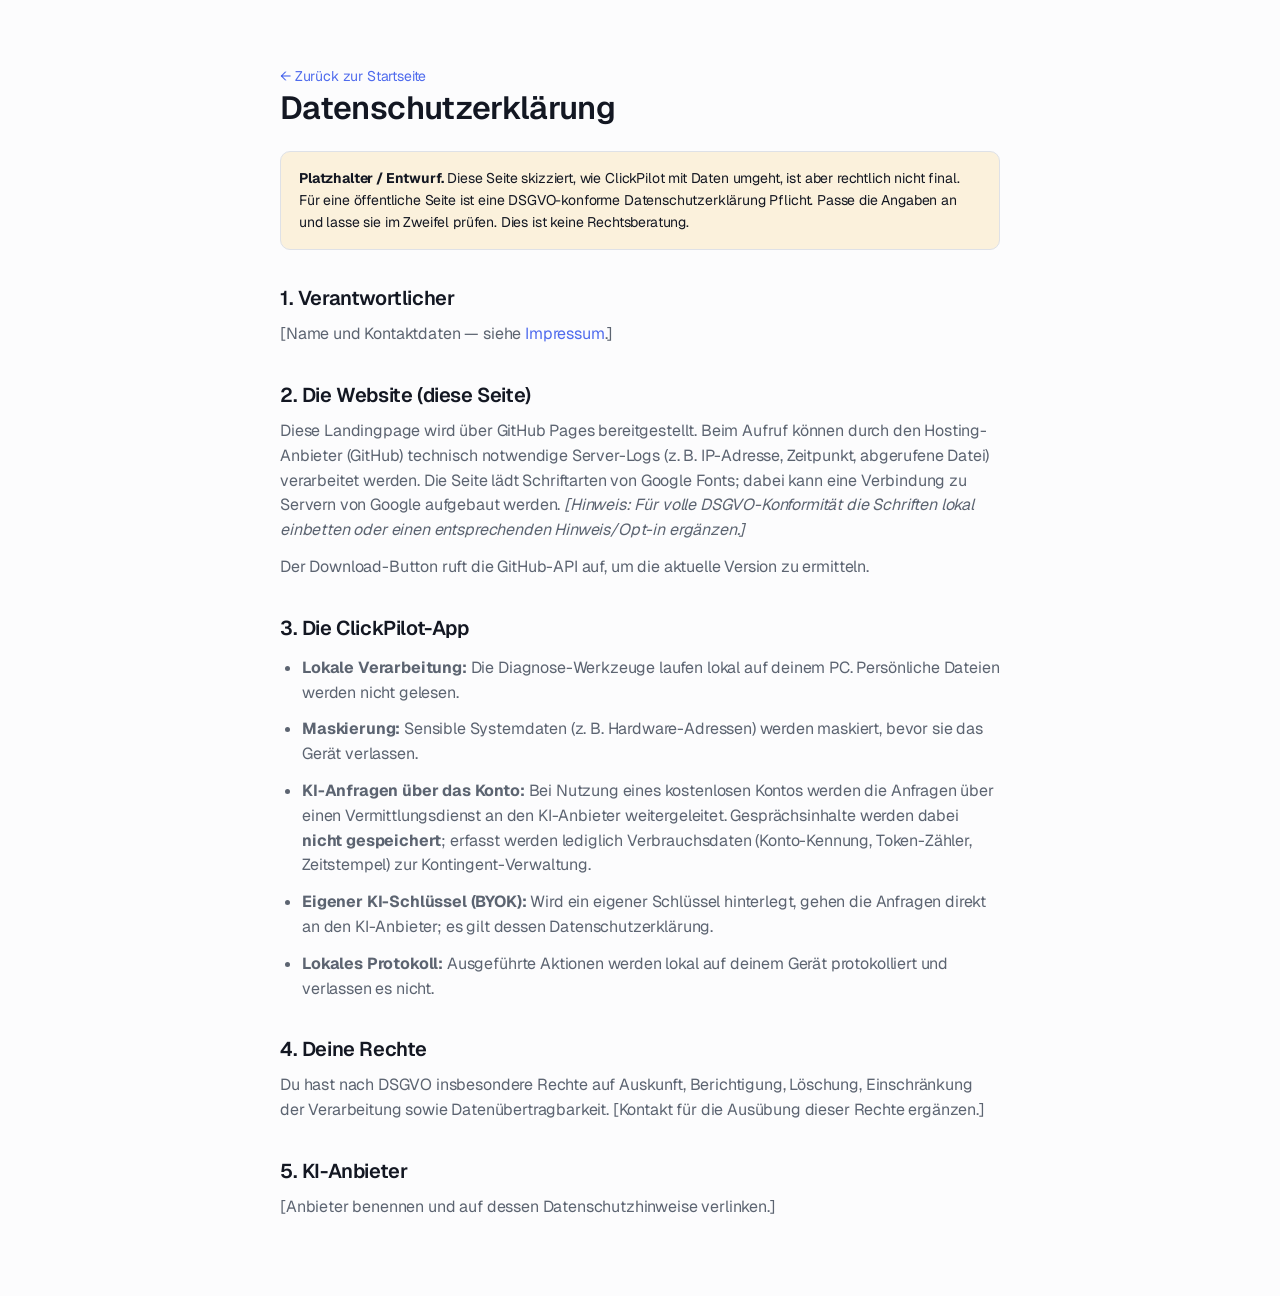
==== datenschutz.html @ 8ca36268 "feat: Landingpage für ClickPilot (statische Seite, GitHub Pages) Ausführliche Marketing-Seite (Hero," ====
<!DOCTYPE html>
<html lang="de">
<head>
  <meta charset="UTF-8" />
  <meta name="viewport" content="width=device-width, initial-scale=1.0" />
  <meta name="robots" content="noindex" />
  <title>Datenschutz — ClickPilot</title>
  <link rel="preconnect" href="https://fonts.googleapis.com" />
  <link href="https://fonts.googleapis.com/css2?family=Geist:wght@400;500;600;700&display=swap" rel="stylesheet" />
  <link rel="stylesheet" href="styles.css" />
  <link rel="icon" href="assets/favicon.svg" type="image/svg+xml" />
  <style>
    .legal { max-width: 720px; margin: 0 auto; padding: 64px 0; }
    .legal h1 { font-size: 32px; margin-bottom: 24px; }
    .legal h2 { font-size: 20px; margin: 36px 0 12px; }
    .legal p, .legal li { color: var(--cp-fg-secondary); margin-bottom: 12px; }
    .legal ul { padding-left: 22px; }
    .legal .todo { background: var(--cp-risk-med-bg); border: 1px solid var(--cp-border); border-radius: var(--cp-radius-md); padding: 16px 18px; color: var(--cp-fg); font-size: 14px; margin-bottom: 28px; }
    .legal a.back { font-size: 14px; }
  </style>
</head>
<body>
  <div class="wrap legal">
    <a class="back" href="index.html">← Zurück zur Startseite</a>
    <h1>Datenschutzerklärung</h1>

    <p class="todo"><strong>Platzhalter / Entwurf.</strong> Diese Seite skizziert, wie
    ClickPilot mit Daten umgeht, ist aber rechtlich nicht final. Für eine öffentliche
    Seite ist eine DSGVO-konforme Datenschutzerklärung Pflicht. Passe die Angaben an
    und lasse sie im Zweifel prüfen. Dies ist keine Rechtsberatung.</p>

    <h2>1. Verantwortlicher</h2>
    <p>[Name und Kontaktdaten — siehe <a href="impressum.html">Impressum</a>.]</p>

    <h2>2. Die Website (diese Seite)</h2>
    <p>Diese Landingpage wird über GitHub Pages bereitgestellt. Beim Aufruf können durch
    den Hosting-Anbieter (GitHub) technisch notwendige Server-Logs (z.&nbsp;B. IP-Adresse,
    Zeitpunkt, abgerufene Datei) verarbeitet werden. Die Seite lädt Schriftarten von
    Google Fonts; dabei kann eine Verbindung zu Servern von Google aufgebaut werden.
    <em>[Hinweis: Für volle DSGVO-Konformität die Schriften lokal einbetten oder einen
    entsprechenden Hinweis/Opt-in ergänzen.]</em></p>
    <p>Der Download-Button ruft die GitHub-API auf, um die aktuelle Version zu ermitteln.</p>

    <h2>3. Die ClickPilot-App</h2>
    <ul>
      <li><strong>Lokale Verarbeitung:</strong> Die Diagnose-Werkzeuge laufen lokal auf
      deinem PC. Persönliche Dateien werden nicht gelesen.</li>
      <li><strong>Maskierung:</strong> Sensible Systemdaten (z.&nbsp;B. Hardware-Adressen)
      werden maskiert, bevor sie das Gerät verlassen.</li>
      <li><strong>KI-Anfragen über das Konto:</strong> Bei Nutzung eines kostenlosen
      Kontos werden die Anfragen über einen Vermittlungsdienst an den KI-Anbieter
      weitergeleitet. Gesprächsinhalte werden dabei <strong>nicht gespeichert</strong>;
      erfasst werden lediglich Verbrauchsdaten (Konto-Kennung, Token-Zähler, Zeitstempel)
      zur Kontingent-Verwaltung.</li>
      <li><strong>Eigener KI-Schlüssel (BYOK):</strong> Wird ein eigener Schlüssel
      hinterlegt, gehen die Anfragen direkt an den KI-Anbieter; es gilt dessen
      Datenschutzerklärung.</li>
      <li><strong>Lokales Protokoll:</strong> Ausgeführte Aktionen werden lokal auf
      deinem Gerät protokolliert und verlassen es nicht.</li>
    </ul>

    <h2>4. Deine Rechte</h2>
    <p>Du hast nach DSGVO insbesondere Rechte auf Auskunft, Berichtigung, Löschung,
    Einschränkung der Verarbeitung sowie Datenübertragbarkeit. [Kontakt für die
    Ausübung dieser Rechte ergänzen.]</p>

    <h2>5. KI-Anbieter</h2>
    <p>[Anbieter benennen und auf dessen Datenschutzhinweise verlinken.]</p>
  </div>
</body>
</html>
---- styles.css ----
/* ========================================================================
   ClickPilot — Landingpage
   Übernimmt die Design-Tokens des App-Design-Systems (foundations.css),
   ergänzt um Marketing-Layout. Light/Dark folgen der OS-Einstellung.
   ======================================================================== */

:root {
  color-scheme: light dark;

  /* Neutrals */
  --cp-neutral-0:   #FFFFFF;
  --cp-neutral-25:  #FCFCFD;
  --cp-neutral-50:  #F7F8FA;
  --cp-neutral-100: #F1F2F5;
  --cp-neutral-150: #E8EAEF;
  --cp-neutral-200: #DEE1E7;
  --cp-neutral-300: #C5CAD3;
  --cp-neutral-400: #9AA0AC;
  --cp-neutral-500: #7B8290;
  --cp-neutral-600: #5C6471;
  --cp-neutral-700: #3E4552;
  --cp-neutral-800: #232833;
  --cp-neutral-900: #131722;
  --cp-neutral-950: #0B0D12;

  /* Accent — calm indigo */
  --cp-accent-50:  #EEF1FE;
  --cp-accent-100: #DCE2FC;
  --cp-accent-200: #B9C5F9;
  --cp-accent-300: #8FA1F4;
  --cp-accent-400: #6E83EF;
  --cp-accent-500: #4F6BED;
  --cp-accent-600: #3C56D9;
  --cp-accent-700: #2F44B0;
  --cp-accent-800: #263789;
  --cp-accent-900: #1B2865;

  --cp-success-50:  #E6F5EE;
  --cp-success-200: #A4D8BD;
  --cp-success-500: #2BAE76;
  --cp-success-700: #1F7E55;
  --cp-warning-50:  #FBF1DC;
  --cp-warning-500: #D99821;
  --cp-warning-700: #9E6E12;
  --cp-danger-50:  #FBEAE8;
  --cp-danger-500: #D9544C;
  --cp-danger-700: #A53931;

  /* Semantic surfaces (light) */
  --cp-bg:            var(--cp-neutral-25);
  --cp-bg-elevated:   var(--cp-neutral-0);
  --cp-bg-sunken:     var(--cp-neutral-50);
  --cp-bg-hover:      var(--cp-neutral-100);
  --cp-fg:            var(--cp-neutral-900);
  --cp-fg-secondary:  var(--cp-neutral-600);
  --cp-fg-muted:      var(--cp-neutral-500);
  --cp-border:        var(--cp-neutral-200);
  --cp-border-subtle: var(--cp-neutral-150);
  --cp-accent:        var(--cp-accent-500);
  --cp-accent-hover:  var(--cp-accent-600);
  --cp-accent-soft:   var(--cp-accent-50);
  --cp-accent-soft-fg:var(--cp-accent-700);

  --cp-risk-low-fg:     var(--cp-success-700);
  --cp-risk-low-bg:     var(--cp-success-50);
  --cp-risk-low-border: var(--cp-success-200);
  --cp-risk-med-fg:     var(--cp-warning-700);
  --cp-risk-med-bg:     var(--cp-warning-50);
  --cp-risk-high-fg:    var(--cp-danger-700);
  --cp-risk-high-bg:    var(--cp-danger-50);

  /* Radii */
  --cp-radius-sm:  6px;
  --cp-radius-md:  10px;
  --cp-radius-lg:  14px;
  --cp-radius-xl:  20px;
  --cp-radius-2xl: 28px;
  --cp-radius-pill: 999px;

  /* Shadows */
  --cp-shadow-sm: 0 1px 3px rgba(15, 23, 42, 0.06), 0 1px 2px rgba(15, 23, 42, 0.04);
  --cp-shadow-md: 0 4px 12px rgba(15, 23, 42, 0.06), 0 1px 3px rgba(15, 23, 42, 0.04);
  --cp-shadow-lg: 0 12px 32px rgba(15, 23, 42, 0.08), 0 4px 12px rgba(15, 23, 42, 0.04);
  --cp-shadow-xl: 0 24px 56px rgba(15, 23, 42, 0.12), 0 8px 24px rgba(15, 23, 42, 0.06);
  --cp-shadow-focus: 0 0 0 3px rgba(79, 107, 237, 0.22);

  --cp-font-sans: 'Geist', ui-sans-serif, system-ui, -apple-system, 'Segoe UI', sans-serif;
  --cp-font-mono: 'Geist Mono', ui-monospace, 'JetBrains Mono', Menlo, monospace;

  --cp-maxw: 1100px;
}

@media (prefers-color-scheme: dark) {
  :root {
    --cp-bg:            #0B0D12;
    --cp-bg-elevated:   #14171F;
    --cp-bg-sunken:     #0F1219;
    --cp-bg-hover:      #1A1E27;
    --cp-fg:            #ECEEF2;
    --cp-fg-secondary:  #A8AEBB;
    --cp-fg-muted:      #7B8290;
    --cp-border:        #262B36;
    --cp-border-subtle: #1D212B;
    --cp-accent:        var(--cp-accent-400);
    --cp-accent-hover:  var(--cp-accent-300);
    --cp-accent-soft:   rgba(79, 107, 237, 0.14);
    --cp-accent-soft-fg:var(--cp-accent-200);
    --cp-risk-low-fg:     #6FD0A0;
    --cp-risk-low-bg:     rgba(43, 174, 118, 0.14);
    --cp-risk-low-border: rgba(43, 174, 118, 0.30);
    --cp-risk-med-fg:     #ECC76A;
    --cp-risk-med-bg:     rgba(217, 152, 33, 0.14);
    --cp-risk-high-fg:    #F08A82;
    --cp-risk-high-bg:    rgba(217, 84, 76, 0.14);
    --cp-shadow-sm: 0 1px 3px rgba(0, 0, 0, 0.40), 0 1px 2px rgba(0, 0, 0, 0.24);
    --cp-shadow-md: 0 4px 12px rgba(0, 0, 0, 0.40), 0 1px 3px rgba(0, 0, 0, 0.24);
    --cp-shadow-lg: 0 12px 32px rgba(0, 0, 0, 0.50), 0 4px 12px rgba(0, 0, 0, 0.30);
    --cp-shadow-xl: 0 24px 56px rgba(0, 0, 0, 0.55), 0 8px 24px rgba(0, 0, 0, 0.30);
  }
}

/* ── Reset / base ──────────────────────────────────────────────────────── */
*, *::before, *::after { box-sizing: border-box; }
html { scroll-behavior: smooth; -webkit-text-size-adjust: 100%; }
body {
  margin: 0;
  background: var(--cp-bg);
  color: var(--cp-fg);
  font-family: var(--cp-font-sans);
  font-size: 16px;
  line-height: 1.55;
  letter-spacing: -0.01em;
  -webkit-font-smoothing: antialiased;
  text-rendering: optimizeLegibility;
}
@media (prefers-reduced-motion: reduce) {
  html { scroll-behavior: auto; }
  * { animation: none !important; transition: none !important; }
}
img { max-width: 100%; display: block; }
a { color: var(--cp-accent); text-decoration: none; }
a:hover { text-decoration: underline; }
h1, h2, h3 { margin: 0; line-height: 1.2; letter-spacing: -0.02em; font-weight: 600; }
p { margin: 0; }
:focus-visible { outline: none; box-shadow: var(--cp-shadow-focus); border-radius: var(--cp-radius-sm); }

.wrap { max-width: var(--cp-maxw); margin: 0 auto; padding: 0 24px; }
.muted { color: var(--cp-fg-muted); }
.secondary { color: var(--cp-fg-secondary); }
.mono { font-family: var(--cp-font-mono); }

/* ── Buttons ───────────────────────────────────────────────────────────── */
.btn {
  display: inline-flex; align-items: center; gap: 10px;
  font-family: inherit; font-size: 16px; font-weight: 600;
  padding: 14px 26px; border-radius: var(--cp-radius-pill);
  border: 1px solid transparent; cursor: pointer;
  transition: transform 120ms ease, background 180ms ease, box-shadow 180ms ease;
  text-decoration: none; white-space: nowrap;
}
.btn:hover { text-decoration: none; }
.btn:active { transform: translateY(1px); }
.btn-primary {
  background: var(--cp-accent); color: #fff;
  box-shadow: var(--cp-shadow-md);
}
.btn-primary:hover { background: var(--cp-accent-hover); box-shadow: var(--cp-shadow-lg); }
.btn-secondary {
  background: var(--cp-bg-elevated); color: var(--cp-fg);
  border-color: var(--cp-border);
}
.btn-secondary:hover { background: var(--cp-bg-hover); }
.btn svg { width: 20px; height: 20px; }
.btn-sub { font-size: 13px; font-weight: 500; color: var(--cp-fg-muted); margin-top: 12px; }

/* ── Header / nav ──────────────────────────────────────────────────────── */
.site-header {
  position: sticky; top: 0; z-index: 50;
  background: color-mix(in srgb, var(--cp-bg) 82%, transparent);
  backdrop-filter: saturate(180%) blur(12px);
  border-bottom: 1px solid var(--cp-border-subtle);
}
.nav { display: flex; align-items: center; justify-content: space-between; height: 64px; }
.brand { display: flex; align-items: center; gap: 10px; font-weight: 600; font-size: 18px; color: var(--cp-fg); }
.brand:hover { text-decoration: none; }
.brand .logo { width: 30px; height: 30px; }
.nav-links { display: flex; align-items: center; gap: 28px; }
.nav-links a { color: var(--cp-fg-secondary); font-size: 15px; font-weight: 500; }
.nav-links a:hover { color: var(--cp-fg); text-decoration: none; }
.nav-cta { padding: 9px 18px; font-size: 14px; }
@media (max-width: 760px) { .nav-links .nav-link { display: none; } }

/* ── Hero ──────────────────────────────────────────────────────────────── */
.hero { padding: 96px 0 72px; text-align: center; position: relative; overflow: hidden; }
.hero::before {
  content: ""; position: absolute; inset: 0; z-index: -1;
  background:
    radial-gradient(60% 50% at 50% -10%, var(--cp-accent-soft) 0%, transparent 70%);
  opacity: 0.9;
}
.hero .eyebrow {
  display: inline-flex; align-items: center; gap: 8px;
  font-size: 13px; font-weight: 600; color: var(--cp-accent-soft-fg);
  background: var(--cp-accent-soft); padding: 6px 14px;
  border-radius: var(--cp-radius-pill); margin-bottom: 24px;
  border: 1px solid color-mix(in srgb, var(--cp-accent) 18%, transparent);
}
.hero h1 {
  font-size: clamp(34px, 6vw, 56px); font-weight: 600; letter-spacing: -0.03em;
  max-width: 16ch; margin: 0 auto 20px;
}
.hero .lede {
  font-size: clamp(17px, 2.4vw, 21px); color: var(--cp-fg-secondary);
  max-width: 54ch; margin: 0 auto 36px; line-height: 1.5;
}
.hero .cta-row { display: flex; flex-direction: column; align-items: center; }
.cta-buttons { display: flex; gap: 14px; flex-wrap: wrap; justify-content: center; }

/* ── App preview frame ─────────────────────────────────────────────────── */
.preview {
  margin: 64px auto 0; max-width: 920px;
  border-radius: var(--cp-radius-2xl); overflow: hidden;
  border: 1px solid var(--cp-border); box-shadow: var(--cp-shadow-xl);
  background: var(--cp-bg-elevated);
}
.preview .titlebar {
  display: flex; align-items: center; gap: 8px;
  padding: 12px 16px; border-bottom: 1px solid var(--cp-border-subtle);
  background: var(--cp-bg-sunken);
}
.preview .titlebar .dot { width: 11px; height: 11px; border-radius: 50%; background: var(--cp-neutral-300); }
.placeholder {
  display: flex; flex-direction: column; align-items: center; justify-content: center;
  gap: 12px; aspect-ratio: 16 / 10; padding: 24px; text-align: center;
  color: var(--cp-fg-muted);
  background:
    repeating-linear-gradient(45deg, transparent, transparent 14px,
      color-mix(in srgb, var(--cp-border-subtle) 60%, transparent) 14px,
      color-mix(in srgb, var(--cp-border-subtle) 60%, transparent) 15px);
}
.placeholder .ph-icon { width: 44px; height: 44px; opacity: 0.5; }
.placeholder code { font-family: var(--cp-font-mono); font-size: 13px; }

/* ── Section scaffold ──────────────────────────────────────────────────── */
section { padding: 88px 0; }
.section-head { text-align: center; max-width: 60ch; margin: 0 auto 56px; }
.section-head .kicker {
  text-transform: uppercase; letter-spacing: 0.08em; font-size: 12px;
  font-weight: 700; color: var(--cp-accent); margin-bottom: 12px;
}
.section-head h2 { font-size: clamp(26px, 4vw, 36px); margin-bottom: 16px; }
.section-head p { font-size: 17px; color: var(--cp-fg-secondary); }
.alt { background: var(--cp-bg-sunken); border-top: 1px solid var(--cp-border-subtle); border-bottom: 1px solid var(--cp-border-subtle); }

/* ── Steps (how it works) ──────────────────────────────────────────────── */
.steps { display: grid; grid-template-columns: repeat(3, 1fr); gap: 28px; }
.step { text-align: center; }
.step .num {
  display: inline-flex; align-items: center; justify-content: center;
  width: 44px; height: 44px; border-radius: 50%;
  background: var(--cp-accent-soft); color: var(--cp-accent-soft-fg);
  font-weight: 700; font-size: 18px; margin-bottom: 18px;
}
.step h3 { font-size: 19px; margin-bottom: 10px; }
.step p { color: var(--cp-fg-secondary); font-size: 15px; }
@media (max-width: 760px) { .steps { grid-template-columns: 1fr; gap: 36px; } }

/* ── Feature grid ──────────────────────────────────────────────────────── */
.features { display: grid; grid-template-columns: repeat(3, 1fr); gap: 24px; }
.card {
  background: var(--cp-bg-elevated); border: 1px solid var(--cp-border);
  border-radius: var(--cp-radius-xl); padding: 28px;
  box-shadow: var(--cp-shadow-sm); transition: box-shadow 200ms ease, transform 200ms ease;
}
.card:hover { box-shadow: var(--cp-shadow-md); transform: translateY(-2px); }
.card .ico {
  display: inline-flex; align-items: center; justify-content: center;
  width: 46px; height: 46px; border-radius: var(--cp-radius-md);
  background: var(--cp-accent-soft); color: var(--cp-accent-soft-fg); margin-bottom: 18px;
}
.card .ico svg { width: 24px; height: 24px; }
.card h3 { font-size: 18px; margin-bottom: 10px; }
.card p { color: var(--cp-fg-secondary); font-size: 15px; }
@media (max-width: 900px) { .features { grid-template-columns: repeat(2, 1fr); } }
@media (max-width: 600px) { .features { grid-template-columns: 1fr; } }

/* ── Permission levels ─────────────────────────────────────────────────── */
.perms { display: grid; grid-template-columns: repeat(3, 1fr); gap: 20px; margin-top: 12px; }
.perm { border-radius: var(--cp-radius-lg); padding: 22px; border: 1px solid; }
.perm h4 { margin: 0 0 8px; font-size: 16px; display: flex; align-items: center; gap: 8px; }
.perm p { font-size: 14px; }
.perm .tag { font-family: var(--cp-font-mono); font-size: 12px; padding: 2px 8px; border-radius: var(--cp-radius-sm); }
.perm-low  { background: var(--cp-risk-low-bg);  border-color: var(--cp-risk-low-border, var(--cp-border)); }
.perm-low  h4, .perm-low .tag  { color: var(--cp-risk-low-fg); }
.perm-med  { background: var(--cp-risk-med-bg);  border-color: var(--cp-border); }
.perm-med  h4, .perm-med .tag  { color: var(--cp-risk-med-fg); }
.perm-high { background: var(--cp-risk-high-bg); border-color: var(--cp-border); }
.perm-high h4, .perm-high .tag { color: var(--cp-risk-high-fg); }
.perm .tag { background: color-mix(in srgb, currentColor 14%, transparent); }
@media (max-width: 760px) { .perms { grid-template-columns: 1fr; } }

/* ── Screenshots gallery ───────────────────────────────────────────────── */
.shots { display: grid; grid-template-columns: repeat(2, 1fr); gap: 24px; }
.shot {
  border-radius: var(--cp-radius-xl); overflow: hidden;
  border: 1px solid var(--cp-border); box-shadow: var(--cp-shadow-md);
  background: var(--cp-bg-elevated);
}
.shot .cap { padding: 14px 18px; font-size: 14px; color: var(--cp-fg-secondary); border-top: 1px solid var(--cp-border-subtle); }
@media (max-width: 760px) { .shots { grid-template-columns: 1fr; } }

/* ── Install steps ─────────────────────────────────────────────────────── */
.install-steps { max-width: 760px; margin: 0 auto; display: flex; flex-direction: column; gap: 18px; }
.istep {
  display: flex; gap: 18px; align-items: flex-start;
  background: var(--cp-bg-elevated); border: 1px solid var(--cp-border);
  border-radius: var(--cp-radius-lg); padding: 22px 24px;
}
.istep .n {
  flex: 0 0 auto; width: 32px; height: 32px; border-radius: 50%;
  background: var(--cp-accent); color: #fff; font-weight: 700;
  display: flex; align-items: center; justify-content: center; font-size: 15px;
}
.istep h4 { font-size: 16px; margin: 2px 0 6px; }
.istep p { font-size: 15px; color: var(--cp-fg-secondary); }
.callout {
  display: flex; gap: 14px; max-width: 760px; margin: 28px auto 0;
  background: var(--cp-risk-med-bg); border: 1px solid var(--cp-border);
  border-radius: var(--cp-radius-lg); padding: 18px 22px;
}
.callout svg { flex: 0 0 auto; width: 22px; height: 22px; color: var(--cp-risk-med-fg); margin-top: 2px; }
.callout p { font-size: 14.5px; color: var(--cp-fg-secondary); }
.callout strong { color: var(--cp-fg); }
kbd {
  font-family: var(--cp-font-mono); font-size: 13px; padding: 2px 8px;
  border-radius: var(--cp-radius-sm); background: var(--cp-bg-elevated);
  border: 1px solid var(--cp-border); box-shadow: 0 1px 0 var(--cp-border); color: var(--cp-fg);
}

/* ── FAQ ───────────────────────────────────────────────────────────────── */
.faq { max-width: 760px; margin: 0 auto; }
.faq details {
  border: 1px solid var(--cp-border); border-radius: var(--cp-radius-lg);
  padding: 4px 22px; margin-bottom: 14px; background: var(--cp-bg-elevated);
}
.faq summary {
  cursor: pointer; font-weight: 600; font-size: 16.5px; padding: 18px 0;
  list-style: none; display: flex; justify-content: space-between; align-items: center; gap: 16px;
}
.faq summary::-webkit-details-marker { display: none; }
.faq summary::after { content: "+"; font-size: 22px; color: var(--cp-fg-muted); font-weight: 400; transition: transform 200ms ease; }
.faq details[open] summary::after { transform: rotate(45deg); }
.faq details p { padding: 0 0 20px; color: var(--cp-fg-secondary); font-size: 15px; }

/* ── Final CTA ─────────────────────────────────────────────────────────── */
.final-cta { text-align: center; }
.final-cta h2 { font-size: clamp(26px, 4vw, 38px); margin-bottom: 18px; }
.final-cta p { font-size: 18px; color: var(--cp-fg-secondary); max-width: 50ch; margin: 0 auto 32px; }

/* ── Footer ────────────────────────────────────────────────────────────── */
.site-footer { border-top: 1px solid var(--cp-border-subtle); padding: 48px 0 64px; background: var(--cp-bg-sunken); }
.footer-grid { display: flex; justify-content: space-between; flex-wrap: wrap; gap: 32px; }
.footer-brand { max-width: 320px; }
.footer-brand .brand { margin-bottom: 12px; }
.footer-brand p { font-size: 14px; color: var(--cp-fg-muted); }
.footer-cols { display: flex; gap: 64px; flex-wrap: wrap; }
.footer-col h5 { font-size: 13px; text-transform: uppercase; letter-spacing: 0.06em; color: var(--cp-fg-muted); margin: 0 0 14px; font-weight: 700; }
.footer-col a { display: block; color: var(--cp-fg-secondary); font-size: 14.5px; margin-bottom: 10px; }
.footer-col a:hover { color: var(--cp-fg); text-decoration: none; }
.footer-bottom { margin-top: 40px; padding-top: 24px; border-top: 1px solid var(--cp-border-subtle); font-size: 13px; color: var(--cp-fg-muted); display: flex; justify-content: space-between; flex-wrap: wrap; gap: 12px; }
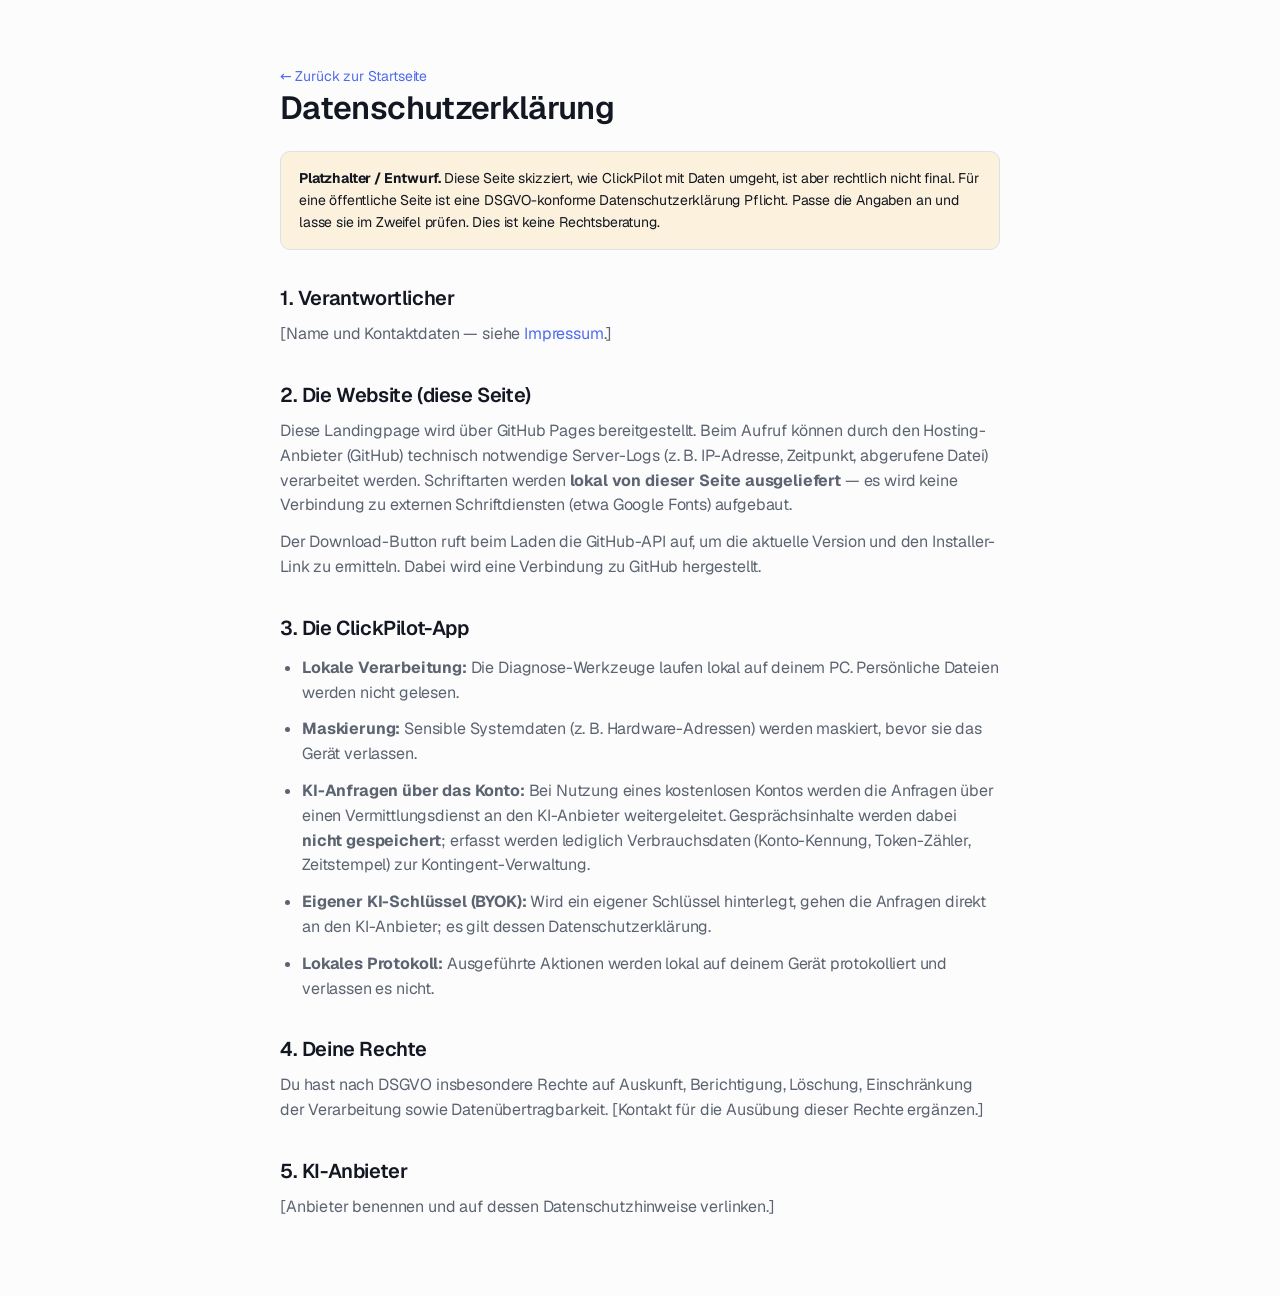
==== commit 92820f05: "feat: Schrift lokal einbetten (DSGVO) statt Google Fonts CDN Geist + Geist Mono als Variable-Font-wo" ====
--- a/datenschutz.html
+++ b/datenschutz.html
@@ -5,8 +5,6 @@
   <meta name="viewport" content="width=device-width, initial-scale=1.0" />
   <meta name="robots" content="noindex" />
   <title>Datenschutz — ClickPilot</title>
-  <link rel="preconnect" href="https://fonts.googleapis.com" />
-  <link href="https://fonts.googleapis.com/css2?family=Geist:wght@400;500;600;700&display=swap" rel="stylesheet" />
   <link rel="stylesheet" href="styles.css" />
   <link rel="icon" href="assets/favicon.svg" type="image/svg+xml" />
   <style>
@@ -35,11 +33,11 @@
     <h2>2. Die Website (diese Seite)</h2>
     <p>Diese Landingpage wird über GitHub Pages bereitgestellt. Beim Aufruf können durch
     den Hosting-Anbieter (GitHub) technisch notwendige Server-Logs (z.&nbsp;B. IP-Adresse,
-    Zeitpunkt, abgerufene Datei) verarbeitet werden. Die Seite lädt Schriftarten von
-    Google Fonts; dabei kann eine Verbindung zu Servern von Google aufgebaut werden.
-    <em>[Hinweis: Für volle DSGVO-Konformität die Schriften lokal einbetten oder einen
-    entsprechenden Hinweis/Opt-in ergänzen.]</em></p>
-    <p>Der Download-Button ruft die GitHub-API auf, um die aktuelle Version zu ermitteln.</p>
+    Zeitpunkt, abgerufene Datei) verarbeitet werden. Schriftarten werden <strong>lokal von
+    dieser Seite ausgeliefert</strong> — es wird keine Verbindung zu externen
+    Schriftdiensten (etwa Google Fonts) aufgebaut.</p>
+    <p>Der Download-Button ruft beim Laden die GitHub-API auf, um die aktuelle Version und
+    den Installer-Link zu ermitteln. Dabei wird eine Verbindung zu GitHub hergestellt.</p>
 
     <h2>3. Die ClickPilot-App</h2>
     <ul>
--- a/styles.css
+++ b/styles.css
@@ -3,6 +3,43 @@
    Übernimmt die Design-Tokens des App-Design-Systems (foundations.css),
    ergänzt um Marketing-Layout. Light/Dark folgen der OS-Einstellung.
    ======================================================================== */
+
+/* ── Lokale Schriften (DSGVO: kein externes CDN) ───────────────────────────
+   Geist + Geist Mono (Variable Fonts, SIL Open Font License) — selbst gehostet
+   aus @fontsource-variable. Lizenz: assets/fonts/OFL.txt
+   ─────────────────────────────────────────────────────────────────────── */
+@font-face {
+  font-family: 'Geist';
+  font-style: normal;
+  font-display: swap;
+  font-weight: 100 900;
+  src: url('assets/fonts/geist-latin-wght-normal.woff2') format('woff2');
+  unicode-range: U+0000-00FF,U+0131,U+0152-0153,U+02BB-02BC,U+02C6,U+02DA,U+02DC,U+0304,U+0308,U+0329,U+2000-206F,U+2074,U+20AC,U+2122,U+2191,U+2193,U+2212,U+2215,U+FEFF,U+FFFD;
+}
+@font-face {
+  font-family: 'Geist';
+  font-style: normal;
+  font-display: swap;
+  font-weight: 100 900;
+  src: url('assets/fonts/geist-latin-ext-wght-normal.woff2') format('woff2');
+  unicode-range: U+0100-02BA,U+02BD-02C5,U+02C7-02CC,U+02CE-02D7,U+02DD-02FF,U+0304,U+0308,U+0329,U+1D00-1DBF,U+1E00-1E9F,U+1EF2-1EFF,U+2020,U+20A0-20AB,U+20AD-20C0,U+2113,U+2C60-2C7F,U+A720-A7FF;
+}
+@font-face {
+  font-family: 'Geist Mono';
+  font-style: normal;
+  font-display: swap;
+  font-weight: 100 900;
+  src: url('assets/fonts/geist-mono-latin-wght-normal.woff2') format('woff2');
+  unicode-range: U+0000-00FF,U+0131,U+0152-0153,U+02BB-02BC,U+02C6,U+02DA,U+02DC,U+0304,U+0308,U+0329,U+2000-206F,U+2074,U+20AC,U+2122,U+2191,U+2193,U+2212,U+2215,U+FEFF,U+FFFD;
+}
+@font-face {
+  font-family: 'Geist Mono';
+  font-style: normal;
+  font-display: swap;
+  font-weight: 100 900;
+  src: url('assets/fonts/geist-mono-latin-ext-wght-normal.woff2') format('woff2');
+  unicode-range: U+0100-02BA,U+02BD-02C5,U+02C7-02CC,U+02CE-02D7,U+02DD-02FF,U+0304,U+0308,U+0329,U+1D00-1DBF,U+1E00-1E9F,U+1EF2-1EFF,U+2020,U+20A0-20AB,U+20AD-20C0,U+2113,U+2C60-2C7F,U+A720-A7FF;
+}
 
 :root {
   color-scheme: light dark;
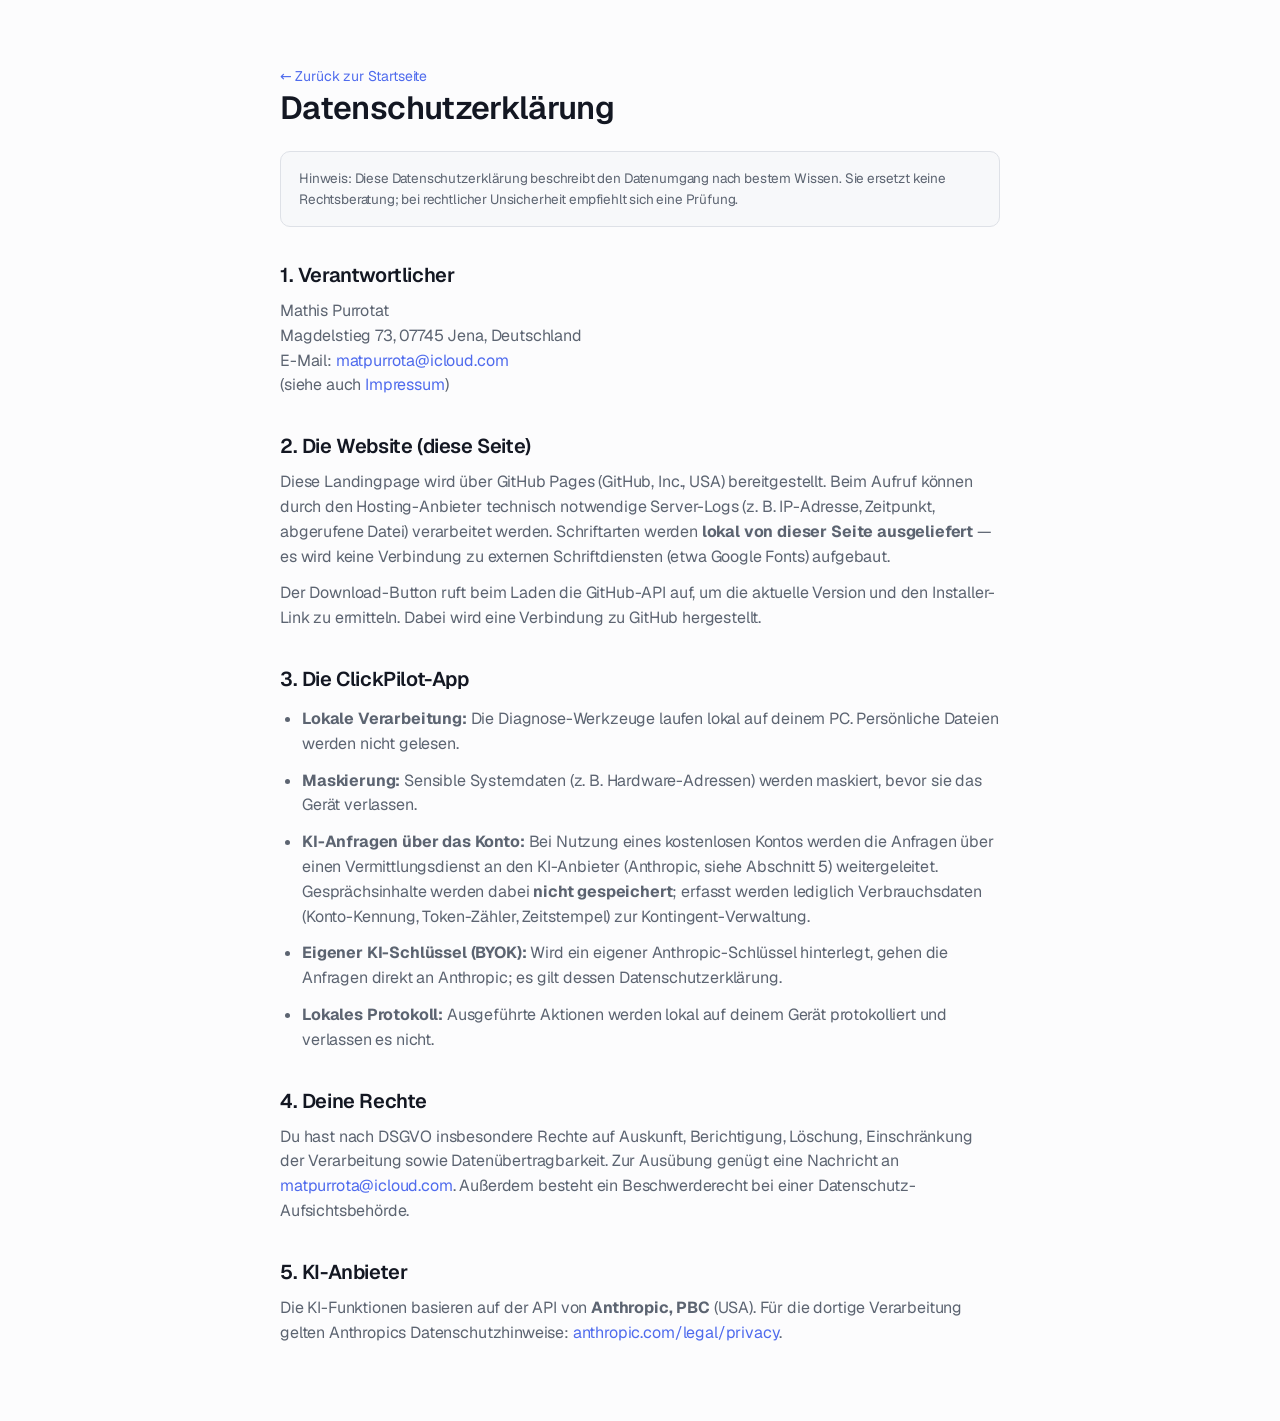
==== commit d0850fa5: "feat: Impressum + Datenschutz mit echten Angaben ausgefüllt Verantwortlicher Mathis Purrotat (Jena)." ====
--- a/datenschutz.html
+++ b/datenschutz.html
@@ -13,7 +13,7 @@
     .legal h2 { font-size: 20px; margin: 36px 0 12px; }
     .legal p, .legal li { color: var(--cp-fg-secondary); margin-bottom: 12px; }
     .legal ul { padding-left: 22px; }
-    .legal .todo { background: var(--cp-risk-med-bg); border: 1px solid var(--cp-border); border-radius: var(--cp-radius-md); padding: 16px 18px; color: var(--cp-fg); font-size: 14px; margin-bottom: 28px; }
+    .legal .note { background: var(--cp-bg-sunken); border: 1px solid var(--cp-border); border-radius: var(--cp-radius-md); padding: 16px 18px; color: var(--cp-fg-secondary); font-size: 13.5px; margin-bottom: 28px; }
     .legal a.back { font-size: 14px; }
   </style>
 </head>
@@ -22,20 +22,24 @@
     <a class="back" href="index.html">← Zurück zur Startseite</a>
     <h1>Datenschutzerklärung</h1>
 
-    <p class="todo"><strong>Platzhalter / Entwurf.</strong> Diese Seite skizziert, wie
-    ClickPilot mit Daten umgeht, ist aber rechtlich nicht final. Für eine öffentliche
-    Seite ist eine DSGVO-konforme Datenschutzerklärung Pflicht. Passe die Angaben an
-    und lasse sie im Zweifel prüfen. Dies ist keine Rechtsberatung.</p>
+    <p class="note">Hinweis: Diese Datenschutzerklärung beschreibt den Datenumgang nach
+    bestem Wissen. Sie ersetzt keine Rechtsberatung; bei rechtlicher Unsicherheit empfiehlt
+    sich eine Prüfung.</p>
 
     <h2>1. Verantwortlicher</h2>
-    <p>[Name und Kontaktdaten — siehe <a href="impressum.html">Impressum</a>.]</p>
+    <p>
+      Mathis Purrotat<br />
+      Magdelstieg 73, 07745 Jena, Deutschland<br />
+      E-Mail: <a href="mailto:matpurrota@icloud.com">matpurrota@icloud.com</a><br />
+      (siehe auch <a href="impressum.html">Impressum</a>)
+    </p>
 
     <h2>2. Die Website (diese Seite)</h2>
-    <p>Diese Landingpage wird über GitHub Pages bereitgestellt. Beim Aufruf können durch
-    den Hosting-Anbieter (GitHub) technisch notwendige Server-Logs (z.&nbsp;B. IP-Adresse,
-    Zeitpunkt, abgerufene Datei) verarbeitet werden. Schriftarten werden <strong>lokal von
-    dieser Seite ausgeliefert</strong> — es wird keine Verbindung zu externen
-    Schriftdiensten (etwa Google Fonts) aufgebaut.</p>
+    <p>Diese Landingpage wird über GitHub Pages (GitHub, Inc., USA) bereitgestellt. Beim
+    Aufruf können durch den Hosting-Anbieter technisch notwendige Server-Logs
+    (z.&nbsp;B. IP-Adresse, Zeitpunkt, abgerufene Datei) verarbeitet werden. Schriftarten
+    werden <strong>lokal von dieser Seite ausgeliefert</strong> — es wird keine Verbindung
+    zu externen Schriftdiensten (etwa Google Fonts) aufgebaut.</p>
     <p>Der Download-Button ruft beim Laden die GitHub-API auf, um die aktuelle Version und
     den Installer-Link zu ermitteln. Dabei wird eine Verbindung zu GitHub hergestellt.</p>
 
@@ -47,11 +51,11 @@
       werden maskiert, bevor sie das Gerät verlassen.</li>
       <li><strong>KI-Anfragen über das Konto:</strong> Bei Nutzung eines kostenlosen
       Kontos werden die Anfragen über einen Vermittlungsdienst an den KI-Anbieter
-      weitergeleitet. Gesprächsinhalte werden dabei <strong>nicht gespeichert</strong>;
-      erfasst werden lediglich Verbrauchsdaten (Konto-Kennung, Token-Zähler, Zeitstempel)
-      zur Kontingent-Verwaltung.</li>
-      <li><strong>Eigener KI-Schlüssel (BYOK):</strong> Wird ein eigener Schlüssel
-      hinterlegt, gehen die Anfragen direkt an den KI-Anbieter; es gilt dessen
+      (Anthropic, siehe Abschnitt&nbsp;5) weitergeleitet. Gesprächsinhalte werden dabei
+      <strong>nicht gespeichert</strong>; erfasst werden lediglich Verbrauchsdaten
+      (Konto-Kennung, Token-Zähler, Zeitstempel) zur Kontingent-Verwaltung.</li>
+      <li><strong>Eigener KI-Schlüssel (BYOK):</strong> Wird ein eigener Anthropic-Schlüssel
+      hinterlegt, gehen die Anfragen direkt an Anthropic; es gilt dessen
       Datenschutzerklärung.</li>
       <li><strong>Lokales Protokoll:</strong> Ausgeführte Aktionen werden lokal auf
       deinem Gerät protokolliert und verlassen es nicht.</li>
@@ -59,11 +63,14 @@
 
     <h2>4. Deine Rechte</h2>
     <p>Du hast nach DSGVO insbesondere Rechte auf Auskunft, Berichtigung, Löschung,
-    Einschränkung der Verarbeitung sowie Datenübertragbarkeit. [Kontakt für die
-    Ausübung dieser Rechte ergänzen.]</p>
+    Einschränkung der Verarbeitung sowie Datenübertragbarkeit. Zur Ausübung genügt eine
+    Nachricht an <a href="mailto:matpurrota@icloud.com">matpurrota@icloud.com</a>.
+    Außerdem besteht ein Beschwerderecht bei einer Datenschutz-Aufsichtsbehörde.</p>
 
     <h2>5. KI-Anbieter</h2>
-    <p>[Anbieter benennen und auf dessen Datenschutzhinweise verlinken.]</p>
+    <p>Die KI-Funktionen basieren auf der API von <strong>Anthropic, PBC</strong> (USA).
+    Für die dortige Verarbeitung gelten Anthropics Datenschutzhinweise:
+    <a href="https://www.anthropic.com/legal/privacy" target="_blank" rel="noopener">anthropic.com/legal/privacy</a>.</p>
   </div>
 </body>
 </html>
